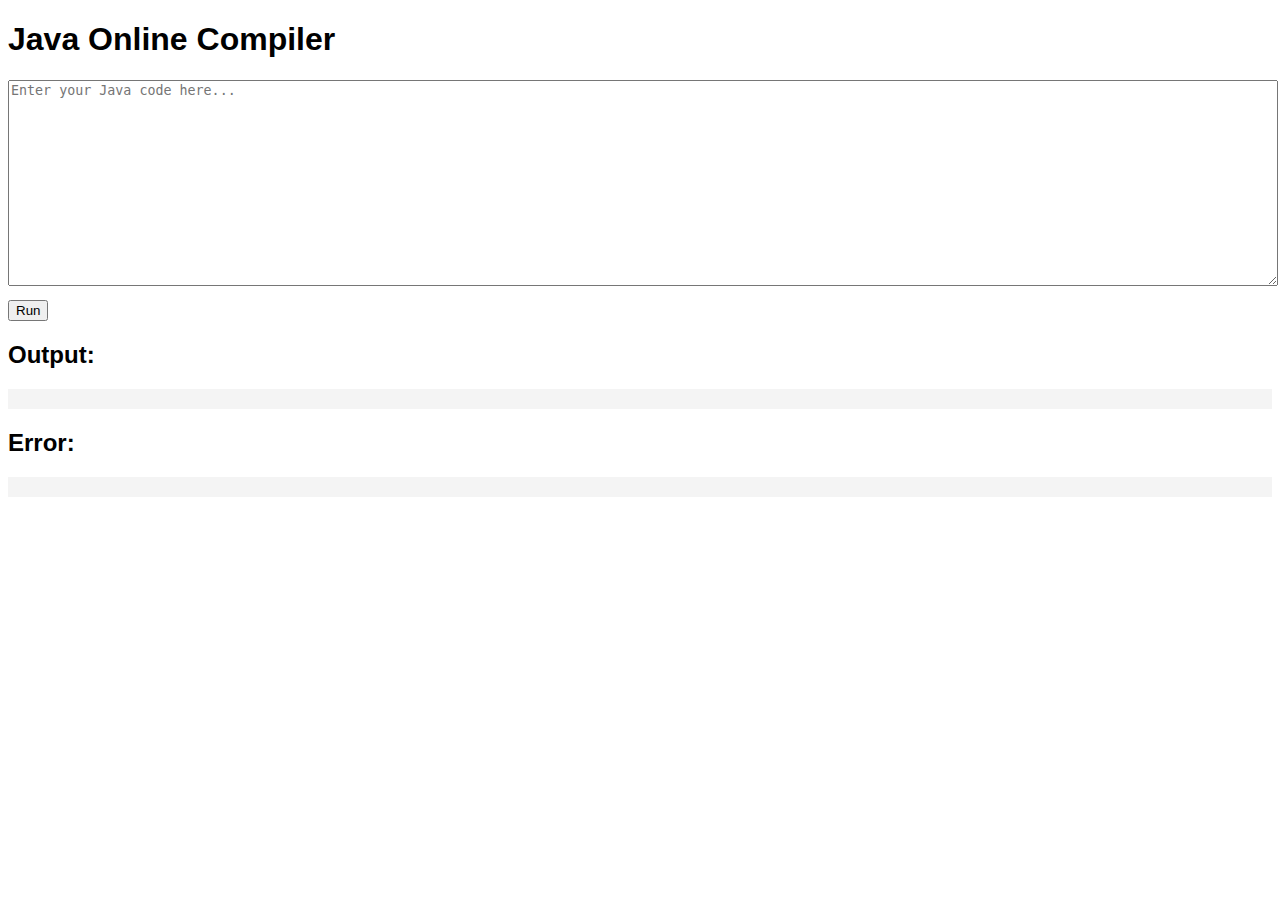
==== javaOnlineCompiler-1/src/main/resources/static/index.html @ f3690771 "onlyCompile first commit" ====
<!DOCTYPE html>
<html lang="ja">
<head>
    <meta charset="UTF-8">
    <meta name="viewport" content="width=device-width, initial-scale=1.0">
    <title>Java Online Compiler</title>
    <style>
        body { font-family: Arial, sans-serif; }
        textarea { width: 100%; height: 200px; }
        button { margin-top: 10px; }
        pre { background-color: #f4f4f4; padding: 10px; }
        .output { margin-top: 20px; }
    </style>
</head>
<body>
    <h1>Java Online Compiler</h1>
    <textarea id="code" placeholder="Enter your Java code here..."></textarea>
    <button onclick="runCode()">Run</button>
    <div class="output">
        <h2>Output:</h2>
        <pre id="output"></pre>
    </div>
    <div class="output">
        <h2>Error:</h2>
        <pre id="error"></pre>
    </div>

    <script>
        async function runCode() {
            const code = document.getElementById('code').value;
            try {
                const response = await fetch('/run', {
                    method: 'POST',
                    headers: { 'Content-Type': 'application/json' },
                    body: JSON.stringify({ code })
                });
                const result = await response.json();
                document.getElementById('output').textContent = result;
                document.getElementById('error').textContent = '';
            } catch (error) {
                document.getElementById('output').textContent = '';
                document.getElementById('error').textContent = error.message;
            }
        }
    </script>
</body>
</html>
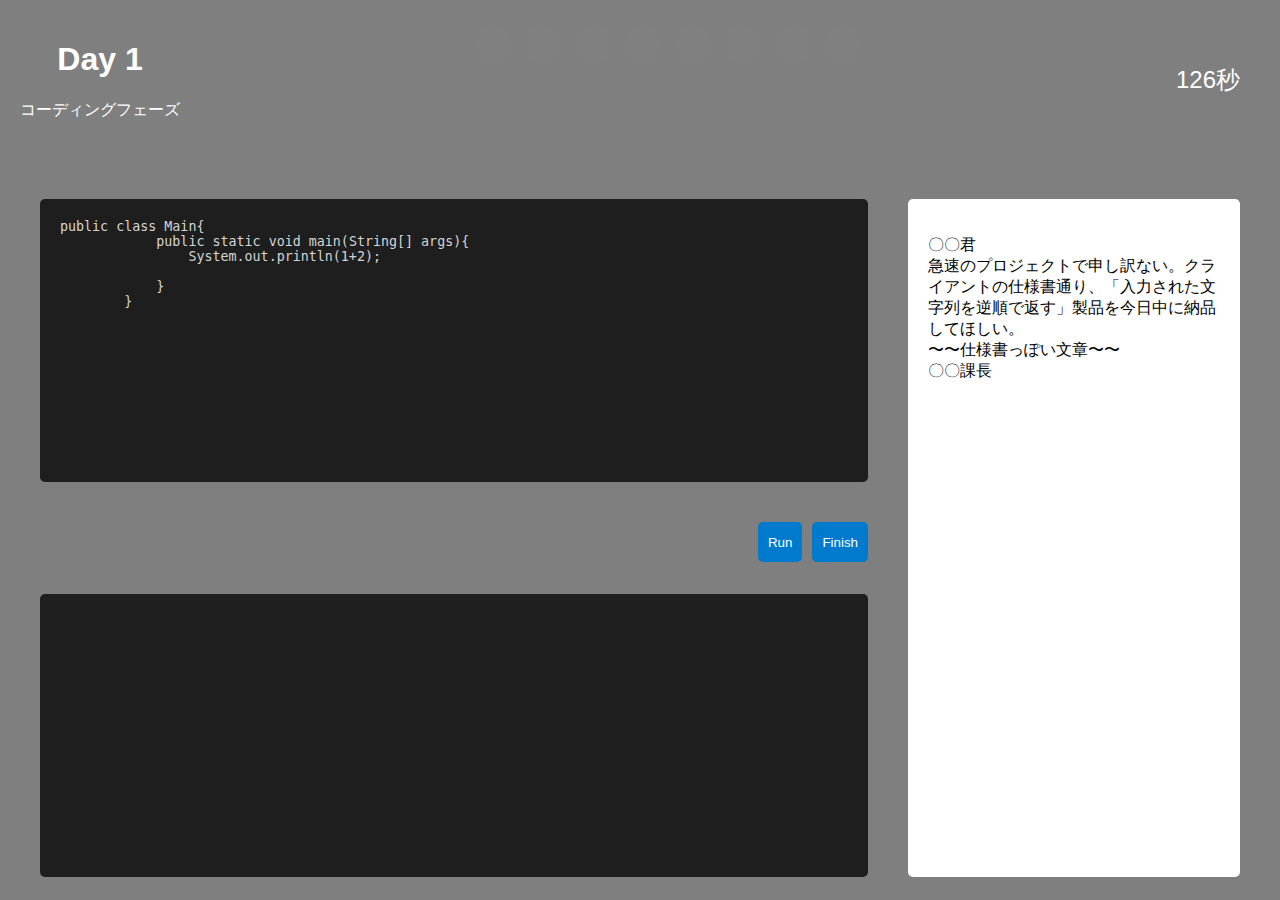
==== commit 5115771f: "[fix] fix html id bag" ====
--- a/javaOnlineCompiler-1/src/main/resources/static/index.html
+++ b/javaOnlineCompiler-1/src/main/resources/static/index.html
@@ -3,45 +3,59 @@
 <head>
     <meta charset="UTF-8">
     <meta name="viewport" content="width=device-width, initial-scale=1.0">
-    <title>Java Online Compiler</title>
-    <style>
-        body { font-family: Arial, sans-serif; }
-        textarea { width: 100%; height: 200px; }
-        button { margin-top: 10px; }
-        pre { background-color: #f4f4f4; padding: 10px; }
-        .output { margin-top: 20px; }
-    </style>
+    <title>Coding Werewolf</title>
+    <link rel="stylesheet" href="css/style.css">
 </head>
 <body>
-    <h1>Java Online Compiler</h1>
-    <textarea id="code" placeholder="Enter your Java code here..."></textarea>
-    <button onclick="runCode()">Run</button>
-    <div class="output">
-        <h2>Output:</h2>
-        <pre id="output"></pre>
+    <div class="container">
+        <div class="header">
+            <div class="day-indicator">
+                <h1>Day 1</h1>
+                <p>コーディングフェーズ</p>
+            </div>
+            <div class="players">
+                <div class="player" id="player1"></div>
+                <div class="player" id="player2"></div>
+                <div class="player" id="player3"></div>
+                <div class="player" id="player4"></div>
+                <div class="player" id="player5"></div>
+                <div class="player" id="player6"></div>
+                <div class="player" id="player7"></div>
+                <div class="player" id="player8"></div>
+            </div>
+            <div class="timer">
+                <p id="timer">126秒</p>
+            </div>
+        </div>
+        <div class="contents">
+            <div class="contents-left">
+                <div class="editor-container">
+                    <textarea id="editor" class="editor">public class Main{
+            public static void main(String[] args){
+                System.out.println(1+2);
+            
+            }
+        }</textarea>
+                </div>
+                <div class="controls">
+                    <button id="run" onclick="runCode()">Run</button>
+                    <button id="finish">Finish</button>
+                </div>
+                <div class="console-container">
+                    <div class="console">
+                        <pre id="console"></pre>
+                    </div>
+                </div>
+            </div>
+            <div class="contents-right">
+                <div class="sidebar">        
+                    <div class="project-description">
+                        <p>〇〇君<br>急速のプロジェクトで申し訳ない。クライアントの仕様書通り、「入力された文字列を逆順で返す」製品を今日中に納品してほしい。<br>〜〜仕様書っぽい文章〜〜<br>〇〇課長</p>
+                    </div>
+                </div>
+            </div>
+        </div>
     </div>
-    <div class="output">
-        <h2>Error:</h2>
-        <pre id="error"></pre>
-    </div>
-
-    <script>
-        async function runCode() {
-            const code = document.getElementById('code').value;
-            try {
-                const response = await fetch('/run', {
-                    method: 'POST',
-                    headers: { 'Content-Type': 'application/json' },
-                    body: JSON.stringify({ code })
-                });
-                const result = await response.json();
-                document.getElementById('output').textContent = result;
-                document.getElementById('error').textContent = '';
-            } catch (error) {
-                document.getElementById('output').textContent = '';
-                document.getElementById('error').textContent = error.message;
-            }
-        }
-    </script>
+    <script src="js/script2.js"></script>
 </body>
 </html>
--- a/javaOnlineCompiler-1/src/main/resources/static/css/style.css
+++ b/javaOnlineCompiler-1/src/main/resources/static/css/style.css
@@ -0,0 +1,147 @@
+body {
+    font-family: Arial, sans-serif;
+    margin: 0;
+    padding: 0;
+    background: rgba(0,0,0,0.5);
+    box-sizing: border-box;
+}
+
+*, *::before, *::after {
+    box-sizing: inherit;
+}
+
+.container {
+    padding: 20px;
+    width: 100vw;
+    height: 93vh;
+}
+
+.header {
+    display: flex;
+    justify-content: space-between;
+    color: white;
+    width: 100%;
+    height: 20%;
+}
+
+.contents {
+    display: flex;
+    justify-content: space-between;
+    color: white;
+    width: 100%;
+    height: 90%;
+}
+
+.day-indicator {
+    text-align: center;
+}
+
+.players {
+    display: flex;
+    flex-wrap: wrap;
+    justify-content: center;
+}
+
+.player {
+    width: 40px;
+    height: 40px;
+    background: gray;
+    border-radius: 50%;
+    margin: 5px;
+}
+
+.contents-left {
+    display: flex;
+    flex-direction: column;
+    justify-content: space-between;
+    color: white;
+    width: 70%;
+    height: 100%;
+}
+
+.contents-right {
+    color: white;
+    width: 30%;
+    height: 100%;
+}
+
+.editor-container {
+    flex: 1;
+    display: flex;
+    flex-direction: column;
+    padding: 20px;
+    height: 60%;
+}
+
+.editor {
+    flex: 1;
+    font-family: monospace;
+    padding: 20px;
+    background: #1e1e1e;
+    color: #d4d4d4;
+    border: none;
+    border-radius: 5px;
+    resize: none;
+    outline: none;
+}
+
+.controls {
+    display: flex;
+    justify-content: flex-end;
+    padding: 20px;
+    height: 10%;
+}
+
+button {
+    padding: 10px;
+    margin-left: 10px;
+    border: none;
+    border-radius: 5px;
+    background: #007acc;
+    color: white;
+    cursor: pointer;
+    height: 40px;
+}
+
+button:hover {
+    background: #005f99;
+}
+
+.console-container {
+    flex: 1;
+    display: flex;
+    flex-direction: column;
+    padding: 20px;
+    height: 30%;
+}
+
+.console {
+    background: #1e1e1e;
+    color: #d4d4d4;
+    padding: 20px;
+    height: 100%;
+    overflow-y: auto;
+    border-radius: 5px;
+}
+
+.sidebar {
+    height: 100%;
+    padding: 20px;
+    color: white;
+    border-radius: 5px;
+}
+
+.timer {
+    text-align: center;
+    font-size: 24px;
+    margin-bottom: 20px;
+    padding: 20px;
+}
+
+.project-description {
+    height: 100%;
+    background: white;
+    color: black;
+    padding: 20px;
+    border-radius: 5px;
+}
